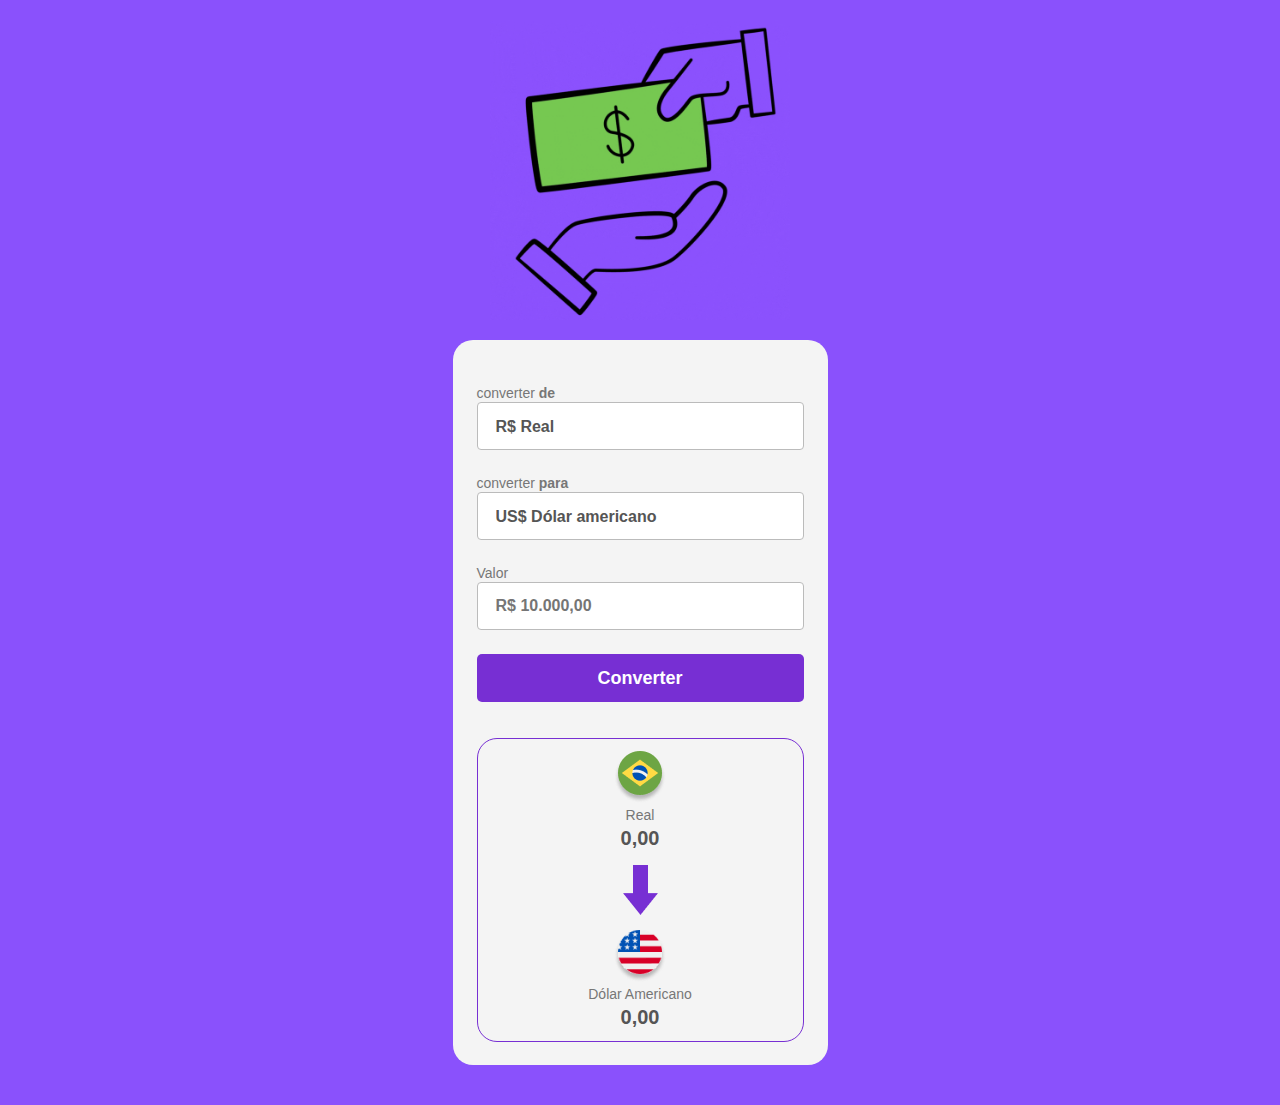
==== conversor-moedas/index.html @ 228dc44b "primeiro commit conversor de moedas" ====
<!DOCTYPE html>
<html lang="pt-br">

<head>
    <meta charset="UTF-8">
    <meta name="viewport" content="width=device-width, initial-scale=1.0">
    <link rel="preconnect" href="https://fonts.googleapis.com">
    <link rel="preconnect" href="https://fonts.gstatic.com" crossorigin>
    <link href="https: //fonts.googleapis.com/css2?family=Roboto:wght@400;700&display=swap" rel="stylesheet">
    <link rel="stylesheet" href="./styles.css">
    <title>convert money</title>
</head>

<body>

    <img class="logo" src="./assets/logo-.gif">
    <main>
        <label>
            converter <b>de</b>

            <select class="currency-select-01">           
                <option value="real">R$ Real</option>
                <option value="dolar">US$ Dólar americano</option>
                <option value="euro">€ Euro</option>
                <option value="libra">£ libra</option>
                <option value="bitcoin">bitcoin</option>
            </select>

        </label>

        <label>
            converter <b>para</b>

            <select class="currency-select-02">
                <option value="dolar">US$ Dólar americano</option>
                <option value="real">R$ Real</option>
                <option value="euro">€ Euro</option>
                <option value="libra">£ libra</option>
                <option value="bitcoin">bitcoin</option>
            </select>

        </label>

        <label>
            Valor
            <input class="input-currency" placeholder="R$ 10.000,00">
        </label>

        <button class="convert-button">Converter</button>




        <section>
            <div class="currency-box">

                <img class="currency-img-to-convert"  src="./assets/real.png" alt="logo-moeda-brasil">

                <p class="currency-name-to-convert" >Real</p>

                <p class="currency-value-to-convert" > 0,00</p>

            </div>


            <img class="arrow-img" src="./assets/Vector.png" alt="seta">


            <div class="currency-box">

                <img class="currency-img-convertd"   src="./assets/dolar.png" alt="logo-moeda-USA">

                <p class="currency" id="currency-name-convertd">Dólar Americano</p>

                <p class="currency-value-convertd">  0,00</p>

            </div>
        </section>
    </main>
</body>
<script src="./arquivo.js"></script>

</html>
---- conversor-moedas/styles.css ----
* {
    margin: 0;
    padding: 0;
    box-sizing: border-box;
    font-family: "Roboto", sans-serif;
    outline: none;
}

body {
    background-color: #8A51FC;
}

.logo {
    width: 300px;
    display: block;
    margin: 20px auto;
}

main {
    width: 375px;
    background: #f4f4f4;
    border-radius: 20px;
    margin: 0 auto 40px;   
    padding: 44px 24px 23px;

}

label {

color: #777777;    
font-weight: 400;
font-size: 14px;


}

select,input {
    background: #ffffff;
    border: 1px solid #bbbbbb;
    border-radius: 4px;
    height: 48px;
    width: 100%;
    margin-bottom: 24px;
    appearance: none;
    padding-left: 18px;
    font-size: 16px;
    font-weight: 700;
    color: #555555;
    cursor: pointer;
}

button {
    background: #772fd3; 
    border-radius: 5px;
    width: 100%;
    border: none;
    height: 48px;
    color: #ffffff;
    font-size: 18px;
    font-weight: 700;
    cursor: pointer;
   
}
 
button:hover {
    opacity: 0.8;
}

button:active {
    opacity: 0.6;
}


section {
    border: 1px solid #772fd3;
    border-radius: 20px;
    margin-top: 36px;
    padding: 12px;
    display: flex;
    flex-direction: column;
    align-items: center;
    
}

.arrow-img {
    margin: 15px 0;
}

.currency-box {
    display: flex;
    flex-direction: column;
    align-items: center;
    gap: 4px;

}

.currency,.currency-name-to-convert {
    color: #777777;
    font-size: 14px;
}

.currency-value-to-convert,.currency-value-convertd {
    color: #555555;
    font-size: 20px;
    font-weight: 700;
}
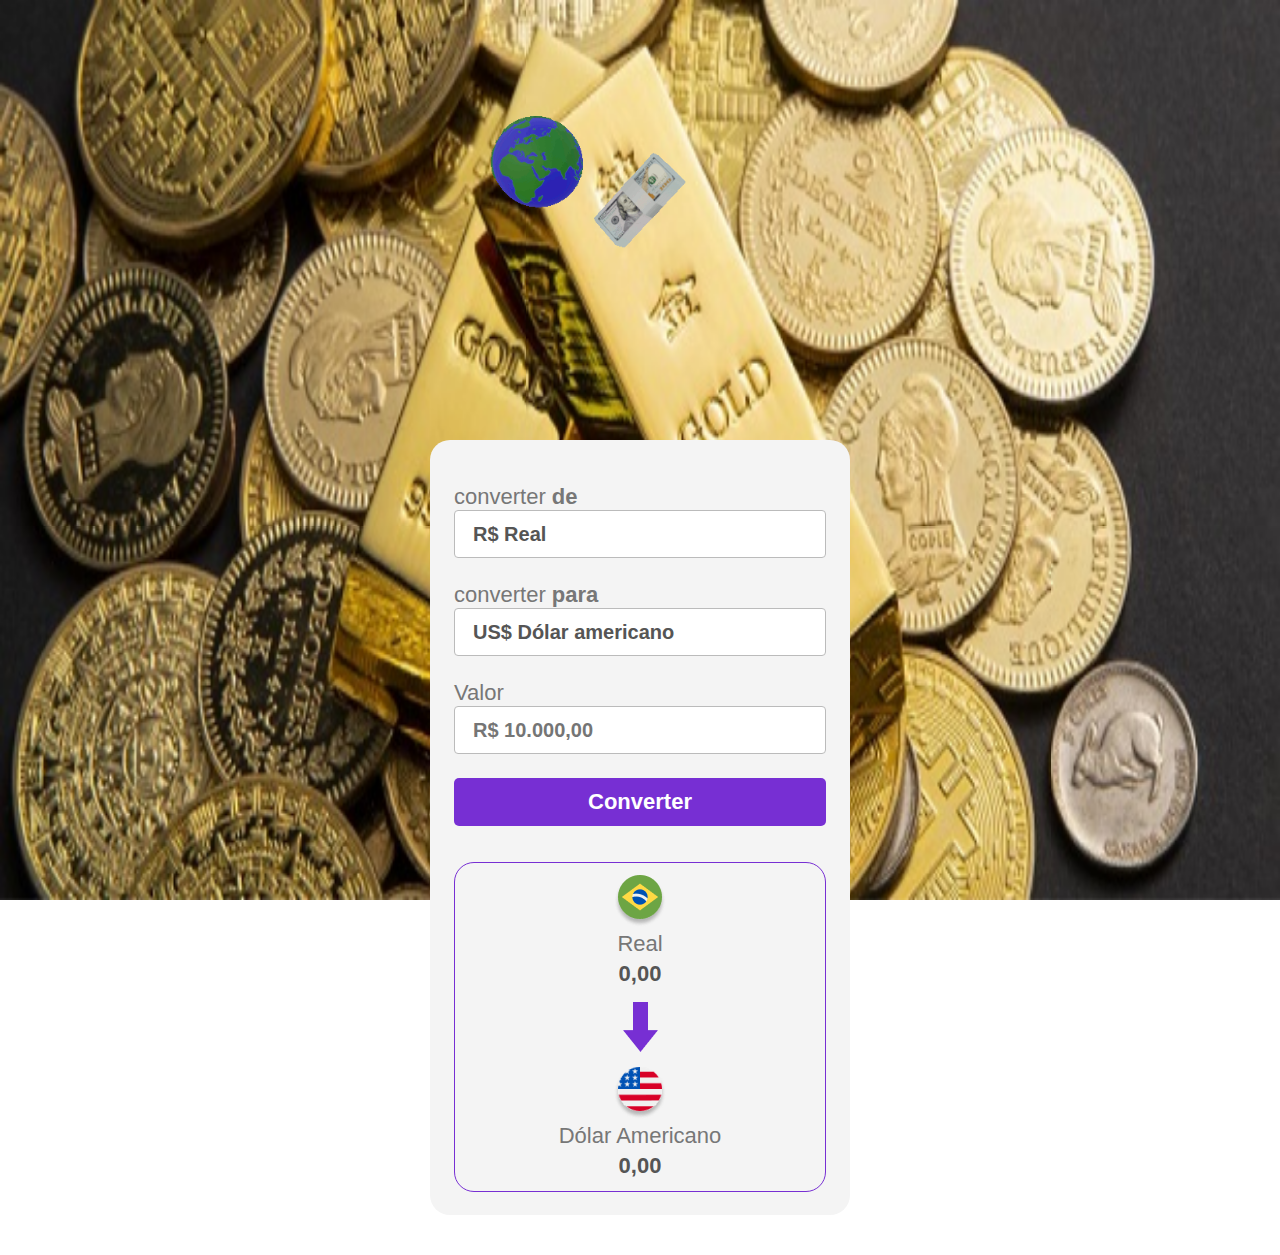
==== commit ecd940ae: "alterações-no-html-css" ====
--- a/conversor-moedas/index.html
+++ b/conversor-moedas/index.html
@@ -8,13 +8,17 @@
     <link rel="preconnect" href="https://fonts.gstatic.com" crossorigin>
     <link href="https: //fonts.googleapis.com/css2?family=Roboto:wght@400;700&display=swap" rel="stylesheet">
     <link rel="stylesheet" href="./styles.css">
-    <title>convert money</title>
+    <title>conversor de moedas</title>
 </head>
 
 <body>
+    
+    <img class="moedas-ouro" src="./assets/barras-ouro-moedas.jpeg">
+    <img class="logo" src="./assets/moedas-mundo.gif">
+    <main>
+       
 
-    <img class="logo" src="./assets/logo-.gif">
-    <main>
+
         <label>
             converter <b>de</b>
 
@@ -80,4 +84,4 @@
 </body>
 <script src="./arquivo.js"></script>
 
-</html>+</html>
--- a/conversor-moedas/styles.css
+++ b/conversor-moedas/styles.css
@@ -6,18 +6,23 @@
     outline: none;
 }
 
-body {
-    background-color: #8A51FC;
+
+.moedas-ouro {
+    width: 100vw;   
+    height: 100vh;
+    position: fixed;
+    top: 0;
+    z-index: -1; 
 }
 
 .logo {
-    width: 300px;
+    width: 400px;
     display: block;
     margin: 20px auto;
 }
 
 main {
-    width: 375px;
+    width: 420px;
     background: #f4f4f4;
     border-radius: 20px;
     margin: 0 auto 40px;   
@@ -26,10 +31,9 @@
 }
 
 label {
-
 color: #777777;    
 font-weight: 400;
-font-size: 14px;
+font-size: 22px;
 
 
 }
@@ -43,7 +47,7 @@
     margin-bottom: 24px;
     appearance: none;
     padding-left: 18px;
-    font-size: 16px;
+    font-size: 20px;
     font-weight: 700;
     color: #555555;
     cursor: pointer;
@@ -56,7 +60,7 @@
     border: none;
     height: 48px;
     color: #ffffff;
-    font-size: 18px;
+    font-size: 22px;
     font-weight: 700;
     cursor: pointer;
    
@@ -96,12 +100,12 @@
 
 .currency,.currency-name-to-convert {
     color: #777777;
-    font-size: 14px;
+    font-size: 22px;
 }
 
 .currency-value-to-convert,.currency-value-convertd {
     color: #555555;
-    font-size: 20px;
+    font-size: 22px;
     font-weight: 700;
 }
 
